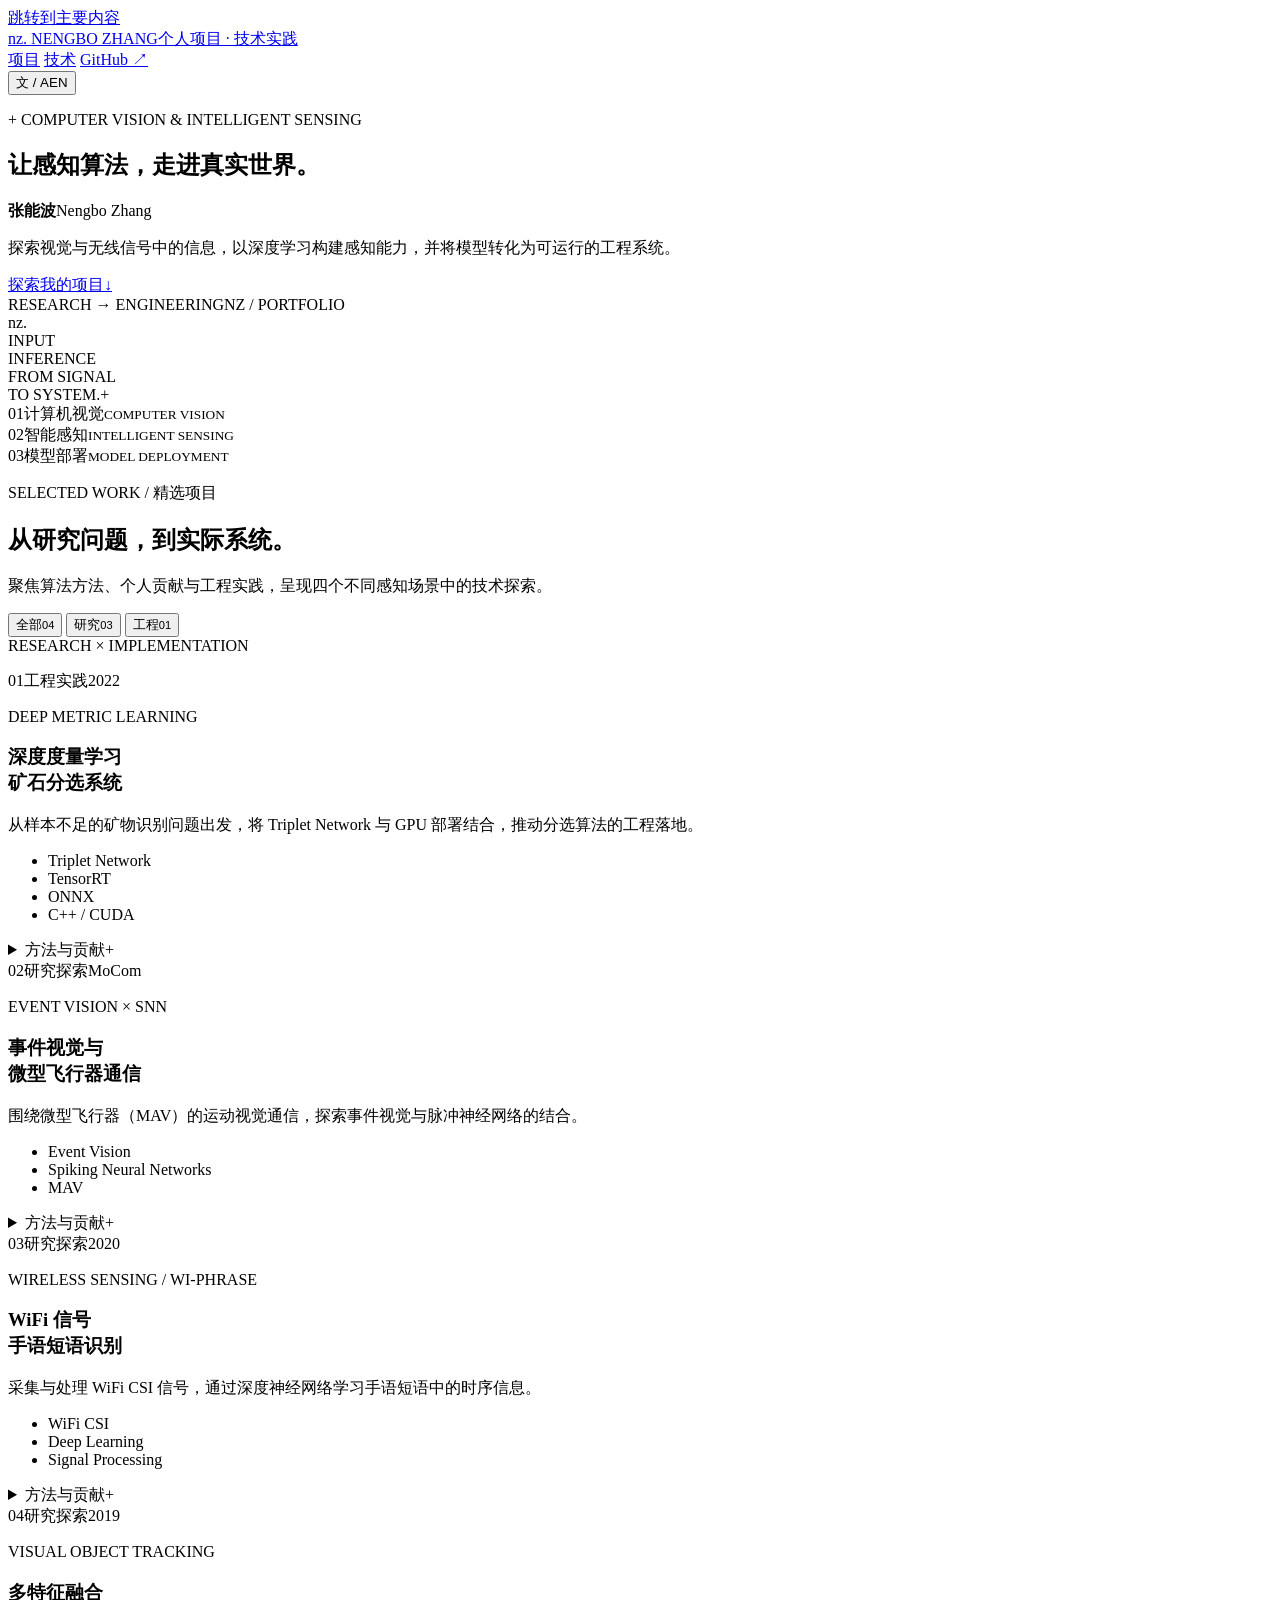
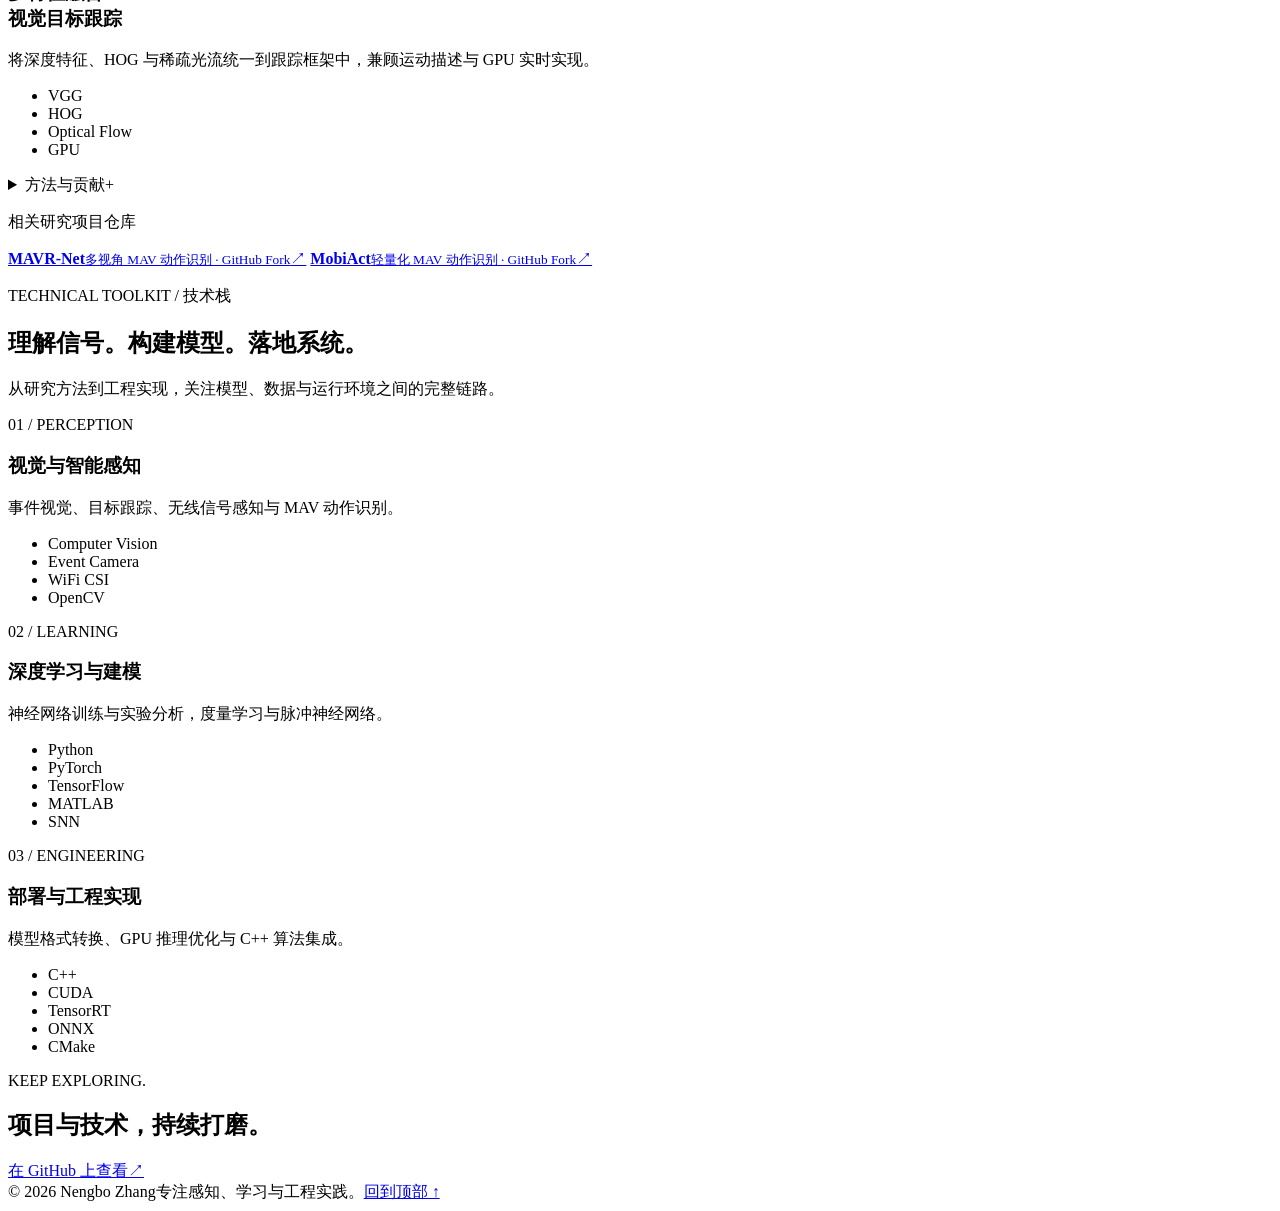
==== index.html @ 0c08d28c "Add bilingual project portfolio page Project and technology content based on the supplied CV. No pri" ====
<!doctype html>
<html lang="zh-CN">
<head>
  <meta charset="utf-8">
  <meta name="viewport" content="width=device-width, initial-scale=1">
  <meta name="theme-color" content="#f7f7f2">
  <meta name="description" content="张能波的个人项目与技术：计算机视觉、智能感知、脉冲神经网络与 GPU 模型部署。">
  <link rel="canonical" href="https://zhangnengbo98.github.io/">
  <meta property="og:type" content="website">
  <meta property="og:url" content="https://zhangnengbo98.github.io/">
  <meta property="og:title" content="张能波 Nengbo Zhang — Projects & Technology">
  <meta property="og:description" content="计算机视觉、智能感知与 GPU 部署：从研究问题到实际系统。">
  <meta property="og:locale" content="zh_CN">
  <title>张能波 Nengbo Zhang — Projects & Technology</title>
  <link rel="stylesheet" href="styles.css">
  <script src="script.js" defer></script>
</head>
<body>
  <a class="skip-link" href="#main" data-i18n="skip">跳转到主要内容</a>
  <header class="site-header">
    <a class="brand" href="#top" aria-label="张能波，返回首页" data-i18n-aria="brandAria">
      <span class="brand-mark" aria-hidden="true">nz.</span>
      <span class="brand-name">NENGBO ZHANG<span data-i18n="brandSubtitle">个人项目 · 技术实践</span></span>
    </a>
    <nav class="main-nav" aria-label="主要导航" data-i18n-aria="navigation">
      <a href="#projects" data-i18n="navProjects">项目</a>
      <a href="#technology" data-i18n="navTechnology">技术</a>
      <a class="nav-github" href="https://github.com/zhangNengbo98" target="_blank" rel="noopener noreferrer">GitHub <span aria-hidden="true">↗</span></a>
    </nav>
    <button class="language-toggle" type="button" aria-label="Switch to English" id="language-toggle"><span aria-hidden="true">文 / A</span><span id="language-label">EN</span></button>
  </header>

  <main id="main">
    <section class="hero section-shell" id="top" aria-labelledby="hero-title">
      <div class="hero-copy">
        <p class="eyebrow"><span class="small-cross" aria-hidden="true">+</span> COMPUTER VISION & INTELLIGENT SENSING</p>
        <h1 id="hero-title"><span data-i18n="heroLine1">让感知算法，</span><span class="hero-title-accent" data-i18n="heroLine2">走进真实世界。</span></h1>
        <p class="hero-name"><strong data-i18n="name">张能波</strong><span>Nengbo Zhang</span></p>
        <p class="hero-description" data-i18n="heroDescription">探索视觉与无线信号中的信息，以深度学习构建感知能力，并将模型转化为可运行的工程系统。</p>
        <a class="button-primary" href="#projects"><span data-i18n="explore">探索我的项目</span><span aria-hidden="true">↓</span></a>
      </div>
      <div class="hero-visual" aria-hidden="true">
        <div class="visual-topline"><span>RESEARCH → ENGINEERING</span><span>NZ / PORTFOLIO</span></div>
        <div class="signal-composition">
          <div class="signal-orbit orbit-one"></div><div class="signal-orbit orbit-two"></div><div class="signal-orbit orbit-three"></div>
          <div class="signal-axis axis-x"></div><div class="signal-axis axis-y"></div>
          <span class="signal-dot dot-one"></span><span class="signal-dot dot-two"></span><span class="signal-dot dot-three"></span>
          <div class="signal-core"><span>nz.</span></div>
          <div class="visual-coordinates coordinate-one">INPUT</div><div class="visual-coordinates coordinate-two">INFERENCE</div>
          <div class="event-cluster"><i></i><i></i><i></i><i></i><i></i><i></i><i></i><i></i><i></i><i></i><i></i><i></i></div>
        </div>
        <div class="visual-bottomline"><span>FROM SIGNAL<br>TO SYSTEM.</span><span class="visual-plus">+</span></div>
      </div>
      <div class="focus-strip">
        <div><span class="strip-index">01</span><span data-i18n="focusVision">计算机视觉</span><small>COMPUTER VISION</small></div>
        <div><span class="strip-index">02</span><span data-i18n="focusSensing">智能感知</span><small>INTELLIGENT SENSING</small></div>
        <div><span class="strip-index">03</span><span data-i18n="focusDeployment">模型部署</span><small>MODEL DEPLOYMENT</small></div>
      </div>
    </section>

    <section class="projects section-shell" id="projects" aria-labelledby="projects-title">
      <div class="section-heading">
        <div><p class="eyebrow" data-i18n="selectedWork">SELECTED WORK / 精选项目</p><h2 id="projects-title" data-i18n="projectsTitle">从研究问题，到实际系统。</h2></div>
        <p class="section-intro" data-i18n="projectsIntro">聚焦算法方法、个人贡献与工程实践，呈现四个不同感知场景中的技术探索。</p>
      </div>
      <div class="project-toolbar">
        <div class="filters" role="group" aria-label="按项目类型筛选" data-i18n-aria="filterAria">
          <button type="button" class="filter active" data-filter="all" aria-pressed="true"><span data-i18n="filterAll">全部</span><small>04</small></button>
          <button type="button" class="filter" data-filter="research" aria-pressed="false"><span data-i18n="filterResearch">研究</span><small>03</small></button>
          <button type="button" class="filter" data-filter="engineering" aria-pressed="false"><span data-i18n="filterEngineering">工程</span><small>01</small></button>
        </div>
        <span class="toolbar-note" data-i18n="workNote">RESEARCH × IMPLEMENTATION</span>
      </div>
      <p class="visually-hidden" id="filter-status" role="status" aria-live="polite"></p>
      <div class="project-grid">
        <article class="project-card project-featured" data-category="engineering">
          <div class="project-meta"><span><span class="project-number">01</span><span data-i18n="engineeringLabel">工程实践</span></span><time>2022</time></div>
          <div class="project-symbol metric-symbol" aria-hidden="true"><i></i><i></i><i></i><span></span></div>
          <p class="project-kicker">DEEP METRIC LEARNING</p>
          <h3 data-i18n="oreTitle">深度度量学习<br>矿石分选系统</h3>
          <p class="project-description" data-i18n="oreDescription">从样本不足的矿物识别问题出发，将 Triplet Network 与 GPU 部署结合，推动分选算法的工程落地。</p>
          <ul class="tags" aria-label="项目技术" data-i18n-aria="projectTags"><li>Triplet Network</li><li>TensorRT</li><li>ONNX</li><li>C++ / CUDA</li></ul>
          <details class="project-details"><summary><span data-i18n="methodContribution">方法与贡献</span><span class="detail-plus" aria-hidden="true">+</span></summary><div class="detail-content"><p data-i18n="oreDetail1">负责分选框架搭建与更新，针对业务需求选择合适的深度学习方法。</p><p data-i18n="oreDetail2">使用 Triplet Network 应对特殊矿物样本不足；进行 PyTorch 模型格式转换、TensorRT 部署及 NVIDIA 硬件优化。</p><p data-i18n="oreDetail3">替换原有 Caffe 模型，维护 GPU 服务器，并持续迭代分选模块。</p></div></details>
        </article>
        <article class="project-card" data-category="research">
          <div class="project-meta"><span><span class="project-number">02</span><span data-i18n="researchLabel">研究探索</span></span><span>MoCom</span></div>
          <div class="project-symbol event-symbol" aria-hidden="true"><i></i><i></i><i></i><i></i><i></i><i></i><i></i><i></i><i></i></div>
          <p class="project-kicker">EVENT VISION × SNN</p>
          <h3 data-i18n="mocomTitle">事件视觉与<br>微型飞行器通信</h3>
          <p class="project-description" data-i18n="mocomDescription">围绕微型飞行器（MAV）的运动视觉通信，探索事件视觉与脉冲神经网络的结合。</p>
          <ul class="tags" aria-label="项目技术" data-i18n-aria="projectTags"><li>Event Vision</li><li>Spiking Neural Networks</li><li>MAV</li></ul>
          <details class="project-details"><summary><span data-i18n="methodContribution">方法与贡献</span><span class="detail-plus" aria-hidden="true">+</span></summary><div class="detail-content"><p data-i18n="mocomDetail1">MoCom 的研究主题为基于运动的微型飞行器间视觉通信。</p><p data-i18n="mocomDetail2">技术路径结合事件视觉与脉冲神经网络，关联研究兴趣包括 MAV 动作识别与事件视觉目标跟踪。</p></div></details>
        </article>
        <article class="project-card" data-category="research">
          <div class="project-meta"><span><span class="project-number">03</span><span data-i18n="researchLabel">研究探索</span></span><time>2020</time></div>
          <div class="project-symbol wifi-symbol" aria-hidden="true"><i></i><i></i><i></i><span></span></div>
          <p class="project-kicker">WIRELESS SENSING / WI-PHRASE</p>
          <h3 data-i18n="wifiTitle">WiFi 信号<br>手语短语识别</h3>
          <p class="project-description" data-i18n="wifiDescription">采集与处理 WiFi CSI 信号，通过深度神经网络学习手语短语中的时序信息。</p>
          <ul class="tags" aria-label="项目技术" data-i18n-aria="projectTags"><li>WiFi CSI</li><li>Deep Learning</li><li>Signal Processing</li></ul>
          <details class="project-details"><summary><span data-i18n="methodContribution">方法与贡献</span><span class="detail-plus" aria-hidden="true">+</span></summary><div class="detail-content"><p data-i18n="wifiDetail1">参与 CSI 数据采集与预处理、神经网络训练调优、实验分析及论文写作。</p><p data-i18n="wifiDetail2">相关成果 Wi-Phrase: Deep Residual-MultiHead Model for WiFi Sign Language Phrase Recognition 发表于 IEEE Internet of Things Journal（2022）。</p></div></details>
        </article>
        <article class="project-card" data-category="research">
          <div class="project-meta"><span><span class="project-number">04</span><span data-i18n="researchLabel">研究探索</span></span><time>2019</time></div>
          <div class="project-symbol tracking-symbol" aria-hidden="true"><i></i><i></i><span></span></div>
          <p class="project-kicker">VISUAL OBJECT TRACKING</p>
          <h3 data-i18n="trackingTitle">多特征融合<br>视觉目标跟踪</h3>
          <p class="project-description" data-i18n="trackingDescription">将深度特征、HOG 与稀疏光流统一到跟踪框架中，兼顾运动描述与 GPU 实时实现。</p>
          <ul class="tags" aria-label="项目技术" data-i18n-aria="projectTags"><li>VGG</li><li>HOG</li><li>Optical Flow</li><li>GPU</li></ul>
          <details class="project-details"><summary><span data-i18n="methodContribution">方法与贡献</span><span class="detail-plus" aria-hidden="true">+</span></summary><div class="detail-content"><p data-i18n="trackingDetail1">引入稀疏光流作为目标特征描述，融合 VGG 网络特征、HOG 特征与运动信息。</p><p data-i18n="trackingDetail2">优化特征组合与 GPU 跟踪实现；相关研究发表于《信号处理》（2019）。</p></div></details>
        </article>
      </div>
      <div class="code-links">
        <p data-i18n="relatedCode">相关研究项目仓库</p>
        <a href="https://github.com/zhangNengbo98/MAVR-Net" target="_blank" rel="noopener noreferrer"><span><strong>MAVR-Net</strong><small data-i18n="mavrNote">多视角 MAV 动作识别 · GitHub Fork</small></span><span aria-hidden="true">↗</span></a>
        <a href="https://github.com/zhangNengbo98/MobiAct" target="_blank" rel="noopener noreferrer"><span><strong>MobiAct</strong><small data-i18n="mobiactNote">轻量化 MAV 动作识别 · GitHub Fork</small></span><span aria-hidden="true">↗</span></a>
      </div>
    </section>

    <section class="technology" id="technology" aria-labelledby="technology-title">
      <div class="section-shell technology-inner">
        <div class="technology-heading"><p class="eyebrow" data-i18n="toolkitLabel">TECHNICAL TOOLKIT / 技术栈</p><h2 id="technology-title"><span data-i18n="techLine1">理解信号。</span><span data-i18n="techLine2">构建模型。</span><span class="muted-title" data-i18n="techLine3">落地系统。</span></h2><p data-i18n="techIntro">从研究方法到工程实现，关注模型、数据与运行环境之间的完整链路。</p></div>
        <div class="skill-rows">
          <div class="skill-row"><span class="skill-index">01 / PERCEPTION</span><h3 data-i18n="skillPerception">视觉与智能感知</h3><p data-i18n="perceptionDescription">事件视觉、目标跟踪、无线信号感知与 MAV 动作识别。</p><ul class="skill-tags"><li>Computer Vision</li><li>Event Camera</li><li>WiFi CSI</li><li>OpenCV</li></ul></div>
          <div class="skill-row"><span class="skill-index">02 / LEARNING</span><h3 data-i18n="skillLearning">深度学习与建模</h3><p data-i18n="learningDescription">神经网络训练与实验分析，度量学习与脉冲神经网络。</p><ul class="skill-tags"><li>Python</li><li>PyTorch</li><li>TensorFlow</li><li>MATLAB</li><li>SNN</li></ul></div>
          <div class="skill-row"><span class="skill-index">03 / ENGINEERING</span><h3 data-i18n="skillEngineering">部署与工程实现</h3><p data-i18n="engineeringDescription">模型格式转换、GPU 推理优化与 C++ 算法集成。</p><ul class="skill-tags"><li>C++</li><li>CUDA</li><li>TensorRT</li><li>ONNX</li><li>CMake</li></ul></div>
        </div>
      </div>
    </section>
  </main>

  <footer class="site-footer section-shell">
    <div class="footer-top"><div><p class="eyebrow">KEEP EXPLORING.</p><h2 data-i18n="footerTitle">项目与技术，持续打磨。</h2></div><a class="footer-github" href="https://github.com/zhangNengbo98" target="_blank" rel="noopener noreferrer"><span data-i18n="visitGithub">在 GitHub 上查看</span><span aria-hidden="true">↗</span></a></div>
    <div class="footer-bottom"><span>© <span id="copyright-year">2026</span> Nengbo Zhang</span><span data-i18n="footerNote">专注感知、学习与工程实践。</span><a href="#top" data-i18n="backToTop">回到顶部 ↑</a></div>
  </footer>
</body>
</html>
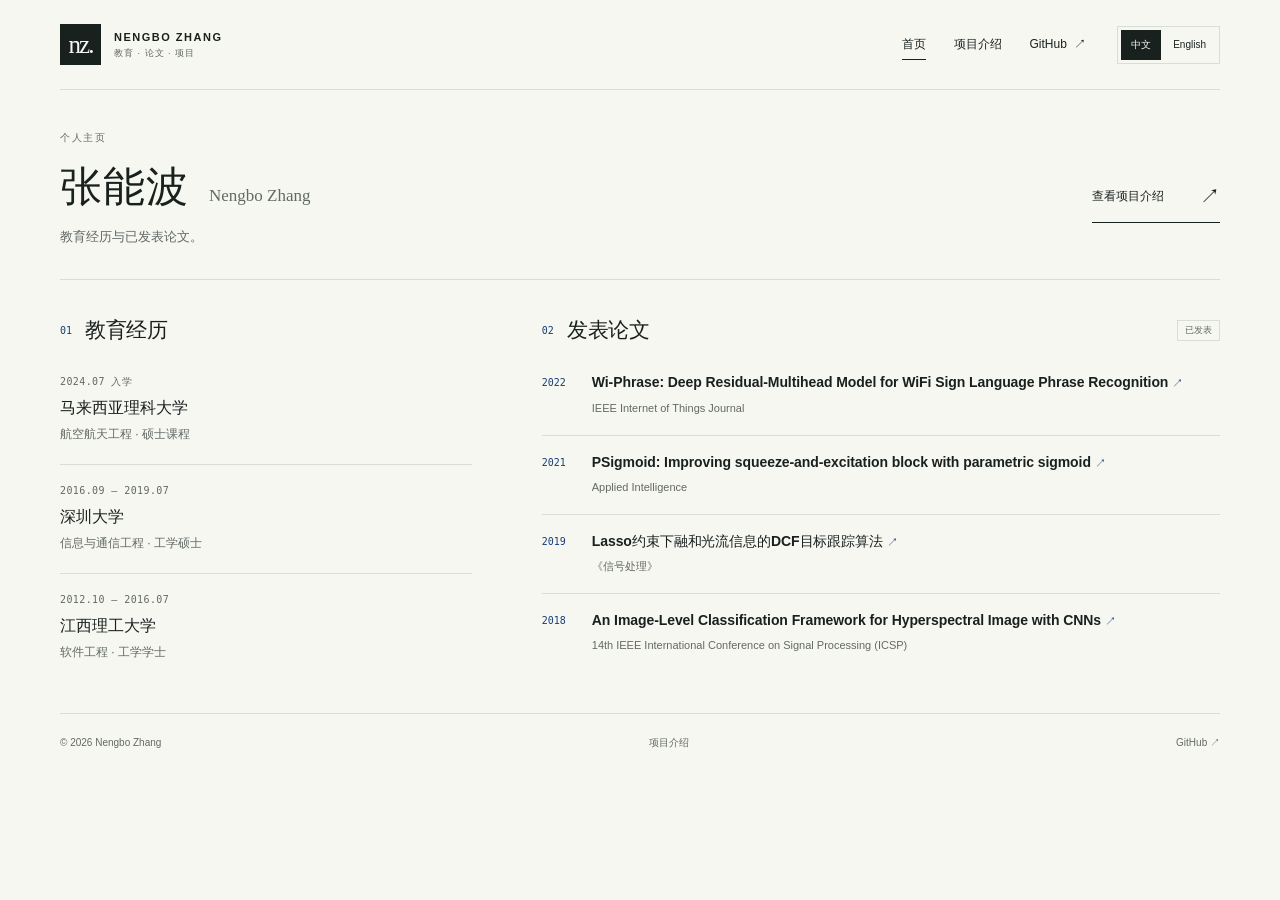
==== commit e6617b11: "Simplify homepage to education and four published papers" ====
--- a/index.html
+++ b/index.html
@@ -4,134 +4,69 @@
   <meta charset="utf-8">
   <meta name="viewport" content="width=device-width, initial-scale=1">
   <meta name="theme-color" content="#f7f7f2">
-  <meta name="description" content="张能波的个人项目与技术：计算机视觉、智能感知、脉冲神经网络与 GPU 模型部署。">
+  <meta name="description" content="张能波的学术主页：教育经历、已发表论文与研究项目。">
   <link rel="canonical" href="https://zhangnengbo98.github.io/">
   <meta property="og:type" content="website">
   <meta property="og:url" content="https://zhangnengbo98.github.io/">
-  <meta property="og:title" content="张能波 Nengbo Zhang — Projects & Technology">
-  <meta property="og:description" content="计算机视觉、智能感知与 GPU 部署：从研究问题到实际系统。">
+  <meta property="og:title" content="张能波 Nengbo Zhang — 学术主页">
+  <meta property="og:description" content="教育经历、已发表论文与研究项目。">
   <meta property="og:locale" content="zh_CN">
-  <title>张能波 Nengbo Zhang — Projects & Technology</title>
+  <title>张能波 Nengbo Zhang — 学术主页</title>
   <link rel="stylesheet" href="styles.css">
   <script src="script.js" defer></script>
 </head>
-<body>
+<body data-page="home">
   <a class="skip-link" href="#main" data-i18n="skip">跳转到主要内容</a>
   <header class="site-header">
-    <a class="brand" href="#top" aria-label="张能波，返回首页" data-i18n-aria="brandAria">
+    <a class="brand" href="index.html" data-page-link aria-label="张能波，返回首页" data-i18n-aria="brandAria">
       <span class="brand-mark" aria-hidden="true">nz.</span>
-      <span class="brand-name">NENGBO ZHANG<span data-i18n="brandSubtitle">个人项目 · 技术实践</span></span>
+      <span class="brand-name">NENGBO ZHANG<span data-i18n="brandSubtitle">教育 · 论文 · 项目</span></span>
     </a>
     <nav class="main-nav" aria-label="主要导航" data-i18n-aria="navigation">
-      <a href="#projects" data-i18n="navProjects">项目</a>
-      <a href="#technology" data-i18n="navTechnology">技术</a>
+      <a href="index.html" data-page-link aria-current="page" data-i18n="navHome">首页</a>
+      <a href="projects.html" data-page-link data-i18n="navProjects">项目介绍</a>
       <a class="nav-github" href="https://github.com/zhangNengbo98" target="_blank" rel="noopener noreferrer">GitHub <span aria-hidden="true">↗</span></a>
     </nav>
-    <button class="language-toggle" type="button" aria-label="Switch to English" id="language-toggle"><span aria-hidden="true">文 / A</span><span id="language-label">EN</span></button>
+    <div class="language-selector" role="group" aria-label="显示语言" data-i18n-aria="languageAria">
+      <button type="button" data-language="zh" aria-pressed="true">中文</button>
+      <button type="button" data-language="en" aria-pressed="false">English</button>
+    </div>
   </header>
 
-  <main id="main">
-    <section class="hero section-shell" id="top" aria-labelledby="hero-title">
-      <div class="hero-copy">
-        <p class="eyebrow"><span class="small-cross" aria-hidden="true">+</span> COMPUTER VISION & INTELLIGENT SENSING</p>
-        <h1 id="hero-title"><span data-i18n="heroLine1">让感知算法，</span><span class="hero-title-accent" data-i18n="heroLine2">走进真实世界。</span></h1>
-        <p class="hero-name"><strong data-i18n="name">张能波</strong><span>Nengbo Zhang</span></p>
-        <p class="hero-description" data-i18n="heroDescription">探索视觉与无线信号中的信息，以深度学习构建感知能力，并将模型转化为可运行的工程系统。</p>
-        <a class="button-primary" href="#projects"><span data-i18n="explore">探索我的项目</span><span aria-hidden="true">↓</span></a>
+  <main id="main" class="home-main section-shell">
+    <section class="profile-intro" id="top" aria-labelledby="profile-title">
+      <div>
+        <p class="eyebrow" data-i18n="homeEyebrow">个人主页</p>
+        <div class="profile-name"><h1 id="profile-title" data-i18n="name">张能波</h1><span class="profile-name-alias" lang="en">Nengbo Zhang</span></div>
+        <p class="profile-description" data-i18n="homeIntro">教育经历与已发表论文。</p>
       </div>
-      <div class="hero-visual" aria-hidden="true">
-        <div class="visual-topline"><span>RESEARCH → ENGINEERING</span><span>NZ / PORTFOLIO</span></div>
-        <div class="signal-composition">
-          <div class="signal-orbit orbit-one"></div><div class="signal-orbit orbit-two"></div><div class="signal-orbit orbit-three"></div>
-          <div class="signal-axis axis-x"></div><div class="signal-axis axis-y"></div>
-          <span class="signal-dot dot-one"></span><span class="signal-dot dot-two"></span><span class="signal-dot dot-three"></span>
-          <div class="signal-core"><span>nz.</span></div>
-          <div class="visual-coordinates coordinate-one">INPUT</div><div class="visual-coordinates coordinate-two">INFERENCE</div>
-          <div class="event-cluster"><i></i><i></i><i></i><i></i><i></i><i></i><i></i><i></i><i></i><i></i><i></i><i></i></div>
-        </div>
-        <div class="visual-bottomline"><span>FROM SIGNAL<br>TO SYSTEM.</span><span class="visual-plus">+</span></div>
-      </div>
-      <div class="focus-strip">
-        <div><span class="strip-index">01</span><span data-i18n="focusVision">计算机视觉</span><small>COMPUTER VISION</small></div>
-        <div><span class="strip-index">02</span><span data-i18n="focusSensing">智能感知</span><small>INTELLIGENT SENSING</small></div>
-        <div><span class="strip-index">03</span><span data-i18n="focusDeployment">模型部署</span><small>MODEL DEPLOYMENT</small></div>
-      </div>
+      <a class="profile-project-link" href="projects.html" data-page-link><span data-i18n="homeProjectLink">查看项目介绍</span><span aria-hidden="true">↗</span></a>
     </section>
 
-    <section class="projects section-shell" id="projects" aria-labelledby="projects-title">
-      <div class="section-heading">
-        <div><p class="eyebrow" data-i18n="selectedWork">SELECTED WORK / 精选项目</p><h2 id="projects-title" data-i18n="projectsTitle">从研究问题，到实际系统。</h2></div>
-        <p class="section-intro" data-i18n="projectsIntro">聚焦算法方法、个人贡献与工程实践，呈现四个不同感知场景中的技术探索。</p>
-      </div>
-      <div class="project-toolbar">
-        <div class="filters" role="group" aria-label="按项目类型筛选" data-i18n-aria="filterAria">
-          <button type="button" class="filter active" data-filter="all" aria-pressed="true"><span data-i18n="filterAll">全部</span><small>04</small></button>
-          <button type="button" class="filter" data-filter="research" aria-pressed="false"><span data-i18n="filterResearch">研究</span><small>03</small></button>
-          <button type="button" class="filter" data-filter="engineering" aria-pressed="false"><span data-i18n="filterEngineering">工程</span><small>01</small></button>
-        </div>
-        <span class="toolbar-note" data-i18n="workNote">RESEARCH × IMPLEMENTATION</span>
-      </div>
-      <p class="visually-hidden" id="filter-status" role="status" aria-live="polite"></p>
-      <div class="project-grid">
-        <article class="project-card project-featured" data-category="engineering">
-          <div class="project-meta"><span><span class="project-number">01</span><span data-i18n="engineeringLabel">工程实践</span></span><time>2022</time></div>
-          <div class="project-symbol metric-symbol" aria-hidden="true"><i></i><i></i><i></i><span></span></div>
-          <p class="project-kicker">DEEP METRIC LEARNING</p>
-          <h3 data-i18n="oreTitle">深度度量学习<br>矿石分选系统</h3>
-          <p class="project-description" data-i18n="oreDescription">从样本不足的矿物识别问题出发，将 Triplet Network 与 GPU 部署结合，推动分选算法的工程落地。</p>
-          <ul class="tags" aria-label="项目技术" data-i18n-aria="projectTags"><li>Triplet Network</li><li>TensorRT</li><li>ONNX</li><li>C++ / CUDA</li></ul>
-          <details class="project-details"><summary><span data-i18n="methodContribution">方法与贡献</span><span class="detail-plus" aria-hidden="true">+</span></summary><div class="detail-content"><p data-i18n="oreDetail1">负责分选框架搭建与更新，针对业务需求选择合适的深度学习方法。</p><p data-i18n="oreDetail2">使用 Triplet Network 应对特殊矿物样本不足；进行 PyTorch 模型格式转换、TensorRT 部署及 NVIDIA 硬件优化。</p><p data-i18n="oreDetail3">替换原有 Caffe 模型，维护 GPU 服务器，并持续迭代分选模块。</p></div></details>
-        </article>
-        <article class="project-card" data-category="research">
-          <div class="project-meta"><span><span class="project-number">02</span><span data-i18n="researchLabel">研究探索</span></span><span>MoCom</span></div>
-          <div class="project-symbol event-symbol" aria-hidden="true"><i></i><i></i><i></i><i></i><i></i><i></i><i></i><i></i><i></i></div>
-          <p class="project-kicker">EVENT VISION × SNN</p>
-          <h3 data-i18n="mocomTitle">事件视觉与<br>微型飞行器通信</h3>
-          <p class="project-description" data-i18n="mocomDescription">围绕微型飞行器（MAV）的运动视觉通信，探索事件视觉与脉冲神经网络的结合。</p>
-          <ul class="tags" aria-label="项目技术" data-i18n-aria="projectTags"><li>Event Vision</li><li>Spiking Neural Networks</li><li>MAV</li></ul>
-          <details class="project-details"><summary><span data-i18n="methodContribution">方法与贡献</span><span class="detail-plus" aria-hidden="true">+</span></summary><div class="detail-content"><p data-i18n="mocomDetail1">MoCom 的研究主题为基于运动的微型飞行器间视觉通信。</p><p data-i18n="mocomDetail2">技术路径结合事件视觉与脉冲神经网络，关联研究兴趣包括 MAV 动作识别与事件视觉目标跟踪。</p></div></details>
-        </article>
-        <article class="project-card" data-category="research">
-          <div class="project-meta"><span><span class="project-number">03</span><span data-i18n="researchLabel">研究探索</span></span><time>2020</time></div>
-          <div class="project-symbol wifi-symbol" aria-hidden="true"><i></i><i></i><i></i><span></span></div>
-          <p class="project-kicker">WIRELESS SENSING / WI-PHRASE</p>
-          <h3 data-i18n="wifiTitle">WiFi 信号<br>手语短语识别</h3>
-          <p class="project-description" data-i18n="wifiDescription">采集与处理 WiFi CSI 信号，通过深度神经网络学习手语短语中的时序信息。</p>
-          <ul class="tags" aria-label="项目技术" data-i18n-aria="projectTags"><li>WiFi CSI</li><li>Deep Learning</li><li>Signal Processing</li></ul>
-          <details class="project-details"><summary><span data-i18n="methodContribution">方法与贡献</span><span class="detail-plus" aria-hidden="true">+</span></summary><div class="detail-content"><p data-i18n="wifiDetail1">参与 CSI 数据采集与预处理、神经网络训练调优、实验分析及论文写作。</p><p data-i18n="wifiDetail2">相关成果 Wi-Phrase: Deep Residual-MultiHead Model for WiFi Sign Language Phrase Recognition 发表于 IEEE Internet of Things Journal（2022）。</p></div></details>
-        </article>
-        <article class="project-card" data-category="research">
-          <div class="project-meta"><span><span class="project-number">04</span><span data-i18n="researchLabel">研究探索</span></span><time>2019</time></div>
-          <div class="project-symbol tracking-symbol" aria-hidden="true"><i></i><i></i><span></span></div>
-          <p class="project-kicker">VISUAL OBJECT TRACKING</p>
-          <h3 data-i18n="trackingTitle">多特征融合<br>视觉目标跟踪</h3>
-          <p class="project-description" data-i18n="trackingDescription">将深度特征、HOG 与稀疏光流统一到跟踪框架中，兼顾运动描述与 GPU 实时实现。</p>
-          <ul class="tags" aria-label="项目技术" data-i18n-aria="projectTags"><li>VGG</li><li>HOG</li><li>Optical Flow</li><li>GPU</li></ul>
-          <details class="project-details"><summary><span data-i18n="methodContribution">方法与贡献</span><span class="detail-plus" aria-hidden="true">+</span></summary><div class="detail-content"><p data-i18n="trackingDetail1">引入稀疏光流作为目标特征描述，融合 VGG 网络特征、HOG 特征与运动信息。</p><p data-i18n="trackingDetail2">优化特征组合与 GPU 跟踪实现；相关研究发表于《信号处理》（2019）。</p></div></details>
-        </article>
-      </div>
-      <div class="code-links">
-        <p data-i18n="relatedCode">相关研究项目仓库</p>
-        <a href="https://github.com/zhangNengbo98/MAVR-Net" target="_blank" rel="noopener noreferrer"><span><strong>MAVR-Net</strong><small data-i18n="mavrNote">多视角 MAV 动作识别 · GitHub Fork</small></span><span aria-hidden="true">↗</span></a>
-        <a href="https://github.com/zhangNengbo98/MobiAct" target="_blank" rel="noopener noreferrer"><span><strong>MobiAct</strong><small data-i18n="mobiactNote">轻量化 MAV 动作识别 · GitHub Fork</small></span><span aria-hidden="true">↗</span></a>
-      </div>
-    </section>
+    <div class="academic-layout">
+      <section class="academic-section education-section" aria-labelledby="education-title">
+        <div class="academic-heading"><span class="section-number" aria-hidden="true">01</span><h2 id="education-title" data-i18n="homeEducation">教育经历</h2></div>
+        <ol class="education-list">
+          <li><p class="education-date" data-i18n="educationUsmDate">2024.07 入学</p><h3 data-i18n="educationUsm">马来西亚理科大学</h3><p class="education-degree" data-i18n="educationUsmDegree">航空航天工程 · 硕士课程</p></li>
+          <li><p class="education-date" data-i18n="educationShenzhenDate">2016.09 — 2019.07</p><h3 data-i18n="educationShenzhen">深圳大学</h3><p class="education-degree" data-i18n="educationShenzhenDegree">信息与通信工程 · 工学硕士</p></li>
+          <li><p class="education-date" data-i18n="educationJiangxiDate">2012.10 — 2016.07</p><h3 data-i18n="educationJiangxi">江西理工大学</h3><p class="education-degree" data-i18n="educationJiangxiDegree">软件工程 · 工学学士</p></li>
+        </ol>
+      </section>
 
-    <section class="technology" id="technology" aria-labelledby="technology-title">
-      <div class="section-shell technology-inner">
-        <div class="technology-heading"><p class="eyebrow" data-i18n="toolkitLabel">TECHNICAL TOOLKIT / 技术栈</p><h2 id="technology-title"><span data-i18n="techLine1">理解信号。</span><span data-i18n="techLine2">构建模型。</span><span class="muted-title" data-i18n="techLine3">落地系统。</span></h2><p data-i18n="techIntro">从研究方法到工程实现，关注模型、数据与运行环境之间的完整链路。</p></div>
-        <div class="skill-rows">
-          <div class="skill-row"><span class="skill-index">01 / PERCEPTION</span><h3 data-i18n="skillPerception">视觉与智能感知</h3><p data-i18n="perceptionDescription">事件视觉、目标跟踪、无线信号感知与 MAV 动作识别。</p><ul class="skill-tags"><li>Computer Vision</li><li>Event Camera</li><li>WiFi CSI</li><li>OpenCV</li></ul></div>
-          <div class="skill-row"><span class="skill-index">02 / LEARNING</span><h3 data-i18n="skillLearning">深度学习与建模</h3><p data-i18n="learningDescription">神经网络训练与实验分析，度量学习与脉冲神经网络。</p><ul class="skill-tags"><li>Python</li><li>PyTorch</li><li>TensorFlow</li><li>MATLAB</li><li>SNN</li></ul></div>
-          <div class="skill-row"><span class="skill-index">03 / ENGINEERING</span><h3 data-i18n="skillEngineering">部署与工程实现</h3><p data-i18n="engineeringDescription">模型格式转换、GPU 推理优化与 C++ 算法集成。</p><ul class="skill-tags"><li>C++</li><li>CUDA</li><li>TensorRT</li><li>ONNX</li><li>CMake</li></ul></div>
-        </div>
-      </div>
-    </section>
+      <section class="academic-section publications-section" aria-labelledby="publications-title">
+        <div class="academic-heading"><span class="section-number" aria-hidden="true">02</span><h2 id="publications-title" data-i18n="homePublications">发表论文</h2><span class="publication-label" data-i18n="pubLabel">已发表</span></div>
+        <ol class="publication-list">
+          <li><span class="publication-year">2022</span><div><h3 lang="en"><a href="https://doi.org/10.1109/JIOT.2022.3164243" target="_blank" rel="noopener noreferrer">Wi-Phrase: Deep Residual-Multihead Model for WiFi Sign Language Phrase Recognition <span class="paper-arrow" aria-hidden="true">↗</span></a></h3><p class="publication-venue" lang="en">IEEE Internet of Things Journal</p></div></li>
+          <li><span class="publication-year">2021</span><div><h3 lang="en"><a href="https://doi.org/10.1007/s10489-021-02247-z" target="_blank" rel="noopener noreferrer">PSigmoid: Improving squeeze-and-excitation block with parametric sigmoid <span class="paper-arrow" aria-hidden="true">↗</span></a></h3><p class="publication-venue" lang="en">Applied Intelligence</p></div></li>
+          <li><span class="publication-year">2019</span><div><h3><a href="https://doi.org/10.16798/j.issn.1003-0530.2019.05.024" target="_blank" rel="noopener noreferrer"><span data-i18n="pubTrackingTitle">Lasso约束下融和光流信息的DCF目标跟踪算法</span> <span class="paper-arrow" aria-hidden="true">↗</span></a></h3><p class="publication-venue" data-i18n="pubTrackingVenue">信号处理（Journal of Signal Processing）</p></div></li>
+          <li><span class="publication-year">2018</span><div><h3 lang="en"><a href="https://doi.org/10.1109/ICSP.2018.8652468" target="_blank" rel="noopener noreferrer">An Image-Level Classification Framework for Hyperspectral Image with CNNs <span class="paper-arrow" aria-hidden="true">↗</span></a></h3><p class="publication-venue" lang="en">14th IEEE International Conference on Signal Processing (ICSP)</p></div></li>
+        </ol>
+      </section>
+    </div>
   </main>
 
-  <footer class="site-footer section-shell">
-    <div class="footer-top"><div><p class="eyebrow">KEEP EXPLORING.</p><h2 data-i18n="footerTitle">项目与技术，持续打磨。</h2></div><a class="footer-github" href="https://github.com/zhangNengbo98" target="_blank" rel="noopener noreferrer"><span data-i18n="visitGithub">在 GitHub 上查看</span><span aria-hidden="true">↗</span></a></div>
-    <div class="footer-bottom"><span>© <span id="copyright-year">2026</span> Nengbo Zhang</span><span data-i18n="footerNote">专注感知、学习与工程实践。</span><a href="#top" data-i18n="backToTop">回到顶部 ↑</a></div>
+  <footer class="site-footer compact-footer section-shell">
+    <div class="footer-bottom"><span>© <span id="copyright-year">2026</span> Nengbo Zhang</span><a href="projects.html" data-page-link data-i18n="navProjects">项目介绍</a><a href="https://github.com/zhangNengbo98" target="_blank" rel="noopener noreferrer">GitHub ↗</a></div>
   </footer>
 </body>
 </html>
--- a/styles.css
+++ b/styles.css
@@ -0,0 +1,143 @@
+:root{--paper:#f7f7f2;--white:#fff;--ink:#19211f;--muted:#626965;--line:#d8ddd5;--accent:#173d74;--light-blue:#e8eef6;--radius:3px;--page-width:1160px;font-family:"Segoe UI","Microsoft YaHei","PingFang SC",Arial,sans-serif;color:var(--ink);background:var(--paper);font-synthesis:none}
+*{box-sizing:border-box}
+html{scroll-behavior:smooth;scroll-padding-top:30px}
+body{margin:0}
+a{color:inherit;text-decoration:none}
+button{font:inherit;color:inherit;cursor:pointer}
+button,a,summary{-webkit-tap-highlight-color:transparent}
+button:focus-visible,a:focus-visible,summary:focus-visible{outline:3px solid #386dc0;outline-offset:5px}
+h1,h2,h3,p{margin:0}
+ul,ol{padding:0;margin:0;list-style:none}
+[hidden]{display:none!important}
+::selection{background:#d3e1f4}
+.section-shell{width:min(var(--page-width),calc(100% - 96px));margin-inline:auto}
+.eyebrow{font-size:10px;line-height:1.6;font-weight:650;letter-spacing:1.7px}
+.visually-hidden{position:absolute;width:1px;height:1px;padding:0;overflow:hidden;clip:rect(0,0,0,0);white-space:nowrap;border:0}
+.skip-link{position:fixed;top:-100px;left:20px;padding:15px;background:var(--accent);color:white;z-index:100}
+.skip-link:focus{top:20px}
+.site-header{min-height:90px;width:min(var(--page-width),calc(100% - 96px));margin:auto;display:flex;align-items:center;gap:31px;border-bottom:1px solid var(--line)}
+.brand{display:flex;align-items:center;gap:13px;margin-right:auto}
+.brand-mark{display:grid;place-items:center;width:41px;height:41px;background:var(--ink);color:var(--paper);font-size:25px;letter-spacing:-2px;font-family:Georgia,serif}
+.brand-name{font-size:11px;font-weight:700;letter-spacing:1.5px;line-height:1.7}
+.brand-name>span{display:block;font-size:9px;font-weight:400;letter-spacing:1px;color:var(--muted)}
+.main-nav{display:flex;align-items:center;gap:28px;font-size:12px}
+.main-nav>a{padding:10px 0;position:relative;white-space:nowrap}
+.main-nav>a:after{content:"";position:absolute;bottom:3px;left:0;right:0;height:1px;background:var(--ink);transform:scaleX(0);transform-origin:left;transition:transform .2s}
+.main-nav>a:hover:after,.main-nav>a[aria-current="page"]:after{transform:scaleX(1)}
+.main-nav>a[aria-current="page"]{font-weight:650}
+.nav-github>span{margin-left:4px}
+.language-selector{display:flex;gap:2px;border:1px solid var(--line);padding:3px;flex-shrink:0}
+.language-selector button{border:0;background:transparent;padding:7px 10px;font-size:10px;line-height:1.2;min-height:30px}
+.language-selector button[aria-pressed="true"]{background:var(--ink);color:var(--paper)}
+.language-selector button[aria-pressed="false"]:hover{background:#e7eae3}
+.profile-intro{display:flex;align-items:center;justify-content:space-between;gap:25px;padding:40px 0 31px;border-bottom:1px solid var(--line)}
+.profile-intro .eyebrow{color:var(--muted)}
+.profile-name{display:flex;align-items:baseline;gap:20px;margin-top:13px}
+.profile-name h1{font-size:42px;font-weight:500;line-height:1.35;letter-spacing:1px}
+.profile-name-alias{font-size:17px;color:var(--muted);font-family:Georgia,"Times New Roman",serif}
+.profile-description{font-size:13px;color:var(--muted);line-height:1.75;margin-top:10px}
+.profile-project-link{display:flex;align-items:center;gap:36px;font-size:12px;border-bottom:1px solid var(--ink);padding:12px 0;margin-top:16px}
+.profile-project-link>span:last-child{font-size:20px}
+.profile-project-link:hover{color:var(--accent);border-color:var(--accent)}
+.academic-layout{display:grid;grid-template-columns:.85fr 1.4fr;gap:70px;padding:33px 0 31px}
+.academic-heading{display:flex;gap:13px;align-items:center;min-height:34px;margin-bottom:9px}
+.section-number{color:var(--accent);font:10px Consolas,monospace}
+.academic-heading h2{font-size:21px;font-weight:550;letter-spacing:-.3px;line-height:1.45}
+.publication-label{font-size:9px;color:var(--muted);border:1px solid var(--line);padding:3px 7px;margin-left:auto;white-space:nowrap}
+.education-list>li{padding:18px 0 19px;border-bottom:1px solid var(--line)}
+.education-list>li:last-child{border-bottom:0}
+.education-date{font:10px Consolas,"Microsoft YaHei",monospace;color:var(--muted);letter-spacing:.4px;line-height:1.6}
+.education-list h3{font-size:16px;font-weight:600;line-height:1.55;margin-top:6px}
+.education-degree{font-size:12px;color:var(--muted);line-height:1.75;margin-top:3px}
+.publication-list>li{display:grid;grid-template-columns:35px 1fr;gap:15px;padding:15px 0 17px;border-bottom:1px solid var(--line)}
+.publication-list>li:last-child{border-bottom:0}
+.publication-year{font:10px Consolas,monospace;color:var(--accent);padding-top:4px;line-height:1.55}
+.publication-list h3{font-size:14px;font-weight:550;line-height:1.6;letter-spacing:-.08px;overflow-wrap:anywhere}
+.publication-list h3 a:hover{text-decoration:underline;text-underline-offset:3px;color:var(--accent)}
+.paper-arrow{font-size:11px;color:var(--accent);white-space:nowrap}
+.publication-venue{font-size:11px;color:var(--muted);line-height:1.7;margin-top:5px}
+.projects{padding-top:43px;padding-bottom:58px}
+.section-heading{display:flex;align-items:end;justify-content:space-between;gap:40px}
+.section-heading h1{font-size:33px;font-weight:500;letter-spacing:-.8px;line-height:1.5;margin-top:11px}
+.section-intro{max-width:355px;color:var(--muted);font-size:12px;line-height:1.9}
+.project-toolbar{display:flex;justify-content:space-between;align-items:center;margin-top:28px;margin-bottom:22px}
+.filters{display:flex;gap:8px}
+.filter{border:1px solid transparent;background:transparent;padding:8px 14px;display:flex;gap:14px;align-items:center;font-size:12px;border-radius:var(--radius)}
+.filter small{font:9px Consolas,monospace;color:var(--muted)}
+.filter.active{border-color:var(--ink);background:var(--ink);color:var(--paper)}
+.filter.active small{color:#a9b6ac}
+.filter:not(.active):hover{border-color:var(--line)}
+.toolbar-note{font:9px Consolas,monospace;letter-spacing:1.1px;color:var(--muted)}
+.project-grid{display:grid;grid-template-columns:1fr 1fr;gap:20px}
+.project-card{border:1px solid var(--line);background:#fcfcf9;padding:27px 30px 0;position:relative;overflow:hidden}
+.project-featured{background:var(--light-blue);border-color:#d0dbe7}
+.project-meta{display:flex;justify-content:space-between;align-items:center;color:var(--muted);font-size:10px;letter-spacing:.7px}
+.project-meta>span:first-child{display:flex;gap:14px;align-items:center}
+.project-number{font:10px Consolas,monospace;color:var(--ink)}
+.project-kicker{font:10px Consolas,monospace;letter-spacing:1.1px;margin-top:35px;color:var(--accent);padding-right:70px;line-height:1.7}
+.project-card h3{font-size:27px;line-height:1.45;font-weight:500;letter-spacing:-.75px;margin-top:10px;max-width:calc(100% - 58px)}
+.project-description{font-size:12px;line-height:1.9;max-width:440px;color:var(--muted);margin-top:17px}
+.tags{display:flex;flex-wrap:wrap;gap:7px;margin-top:23px;min-height:35px;align-content:start}
+.tags li{font:9px Consolas,monospace;border:1px solid #d9ddd6;padding:5px 8px;color:#526059;border-radius:2px}
+.project-featured .tags li{border-color:#c6d2df;color:#3f5874}
+.project-details{margin-top:18px;border-top:1px solid var(--line)}
+.project-featured .project-details{border-color:#ccd8e6}
+.project-details summary{list-style:none;display:flex;justify-content:space-between;align-items:center;padding:17px 0;font-size:11px;font-weight:500;cursor:pointer}
+.project-details summary::-webkit-details-marker{display:none}
+.detail-plus{font-size:20px;line-height:1;font-weight:300;transition:transform .2s}
+.project-details[open] .detail-plus{transform:rotate(45deg)}
+.detail-content{padding-bottom:23px;max-width:460px}
+.detail-content p{font-size:12px;line-height:1.9;color:var(--muted)}
+.detail-content p+p{margin-top:10px}
+.project-symbol{position:absolute;right:30px;top:76px;width:64px;height:64px;opacity:.8}
+.metric-symbol i{position:absolute;width:14px;height:14px;background:var(--accent);border-radius:50%;top:5px;left:25px}
+.metric-symbol i:nth-child(2){left:3px;top:43px;background:transparent;border:1px solid var(--accent)}
+.metric-symbol i:nth-child(3){left:47px;top:43px;background:transparent;border:1px solid var(--accent)}
+.metric-symbol span{position:absolute;width:40px;height:34px;left:12px;top:15px;border-left:1px solid #9bacc2;border-right:1px solid #9bacc2;border-bottom:1px solid #9bacc2;transform:skewY(-8deg);z-index:-1}
+.event-symbol{display:grid;grid-template-columns:repeat(3,1fr);gap:7px;transform:rotate(-9deg)}
+.event-symbol i{background:var(--accent);width:7px;height:7px;border-radius:1px;align-self:center;justify-self:center}
+.event-symbol i:nth-child(2n){background:#acb9aa;width:4px;height:4px}
+.event-symbol i:nth-child(3){opacity:.35}
+.wifi-symbol i{position:absolute;border:1px solid var(--accent);border-left-color:transparent;border-bottom-color:transparent;border-radius:50%;width:62px;height:62px;transform:rotate(-45deg);left:1px;top:0}
+.wifi-symbol i:nth-child(2){width:42px;height:42px;left:11px;top:10px}
+.wifi-symbol i:nth-child(3){width:22px;height:22px;left:21px;top:20px}
+.wifi-symbol span{width:5px;height:5px;background:var(--accent);position:absolute;left:29px;top:43px;border-radius:50%}
+.tracking-symbol i{position:absolute;width:36px;height:36px;border:1px solid #a8b3a6;left:0;top:19px}
+.tracking-symbol i:nth-child(2){border-color:var(--accent);left:24px;top:0}
+.tracking-symbol span{position:absolute;width:30px;height:1px;background:var(--accent);left:12px;top:34px;transform:rotate(-35deg)}
+.code-links{display:grid;grid-template-columns:.7fr 1fr 1fr;gap:35px;align-items:center;margin-top:32px;border-top:1px solid var(--line);padding-top:24px}
+.code-links>p{font-size:11px;font-weight:600}
+.code-links>a{display:flex;align-items:center;justify-content:space-between;padding:8px 0}
+.code-links strong{font-size:13px;font-weight:550}
+.code-links small{display:block;font-size:10px;line-height:1.6;color:var(--muted);margin-top:5px}
+.code-links>a:hover strong{text-decoration:underline;text-underline-offset:4px}
+.code-links>a>span:last-child{font-size:20px}
+.technology{background:#eaece5;border-top:1px solid var(--line);border-bottom:1px solid var(--line)}
+.technology-inner{display:grid;grid-template-columns:1fr 1.12fr;gap:95px;padding-top:58px;padding-bottom:56px}
+.technology-heading h2{font-size:37px;line-height:1.45;font-weight:500;letter-spacing:-1.4px;margin-top:25px}
+.technology-heading h2 span{display:block}
+.muted-title{color:#7f8a7d}
+.technology-heading>p:last-child{margin-top:22px;font-size:12px;line-height:1.9;color:var(--muted);max-width:280px}
+.skill-row{padding:0 0 25px}
+.skill-row+.skill-row{padding-top:24px;border-top:1px solid #cbd1c7}
+.skill-row:last-child{padding-bottom:0}
+.skill-index{font:9px Consolas,monospace;letter-spacing:1.1px;color:var(--muted)}
+.skill-row h3{font-size:18px;font-weight:500;line-height:1.4;margin-top:10px}
+.skill-row p{font-size:11px;color:var(--muted);line-height:1.8;margin-top:8px}
+.skill-tags{display:flex;flex-wrap:wrap;gap:9px 17px;font:11px Consolas,monospace;margin-top:16px}
+.skill-tags li{border-bottom:1px solid #c5ccc0;padding-bottom:4px}
+.site-footer{padding-top:30px}
+.footer-bottom{display:flex;justify-content:space-between;align-items:center;gap:20px;border-top:1px solid var(--line);padding:22px 0 26px;font-size:10px;color:var(--muted)}
+.footer-bottom>a:hover{color:var(--ink)}
+body[data-page="home"] .site-footer{padding-top:0}
+html[lang="en"] .profile-name h1{letter-spacing:-1px;font-size:41px}
+html[lang="en"] .profile-name-alias{display:none}
+html[lang="en"] .project-card h3{font-size:26px;line-height:1.34}
+html[lang="en"] .academic-layout{grid-template-columns:.9fr 1.4fr;gap:55px}
+html[lang="en"] .education-list h3{font-size:15px}
+@media(max-width:1050px){.section-shell,.site-header{width:calc(100% - 64px)}.site-header{gap:23px}.main-nav{gap:20px}.brand-name{font-size:10px;letter-spacing:1px}.brand-name>span{font-size:8px}.academic-layout{grid-template-columns:.9fr 1.4fr;gap:40px}.education-list h3{font-size:15px}.publication-list h3{font-size:13px}.technology-inner{gap:55px}.project-card{padding-inline:24px}.project-symbol{right:23px}.project-card h3{font-size:25px}.code-links{gap:25px}html[lang="en"] .academic-layout{gap:35px}html[lang="en"] .project-card h3{font-size:24px}}
+@media(max-width:800px){.site-header{gap:16px;min-height:82px}.brand-name{display:none}.main-nav{gap:21px}.language-selector button{padding:7px 9px}.academic-layout,html[lang="en"] .academic-layout{grid-template-columns:1fr;gap:25px}.profile-intro{padding-top:32px}.academic-layout{padding-top:26px}.education-list>li{display:grid;grid-template-columns:145px 1fr;gap:0 20px;padding:17px 0}.education-date{grid-row:1/3;padding-top:3px}.education-list h3{margin:0;font-size:16px}.education-degree{margin-top:2px}.publication-list h3{font-size:14px}.section-heading{display:block}.section-heading h1{font-size:30px}.section-intro{max-width:500px;margin-top:12px}.project-toolbar{margin-top:25px}.toolbar-note{font-size:8px}.project-grid{gap:15px}.project-card{padding:23px 21px 0}.project-symbol{right:22px;top:77px;transform:scale(.8);transform-origin:top right}.event-symbol{transform:rotate(-9deg) scale(.8)}.project-card h3{font-size:23px;max-width:calc(100% - 25px)}.project-kicker{font-size:8px;letter-spacing:.7px;max-width:calc(100% - 35px);padding-right:0}.project-description{font-size:11px}.tags{gap:5px}.tags li{font-size:8px;padding:4px 5px}.project-meta{font-size:9px}.code-links{grid-template-columns:1fr 1fr;gap:10px 25px}.code-links>p{grid-column:1/-1;margin-bottom:8px}.technology-inner{grid-template-columns:.9fr 1.1fr;gap:40px;padding-block:45px}.technology-heading h2{font-size:31px}.skill-row h3{font-size:16px}.skill-tags{font-size:10px;gap:8px 12px}html[lang="en"] .project-card h3{font-size:22px}}
+@media(max-width:560px){.section-shell,.site-header{width:calc(100% - 40px)}.site-header{display:grid;grid-template-columns:1fr auto;gap:12px 15px;padding:15px 0 10px}.brand{gap:10px}.brand-mark{width:33px;height:33px;font-size:22px}.brand-name{display:block;font-size:9px;letter-spacing:1px}.brand-name>span{font-size:8px;letter-spacing:.2px}.main-nav{grid-column:1/-1;grid-row:2;justify-content:flex-start;gap:25px;font-size:11px}.main-nav .nav-github{margin-left:auto}.main-nav>a{padding:6px 0}.language-selector{grid-column:2;grid-row:1}.language-selector button{padding:6px 8px;min-height:29px;font-size:9px}.profile-intro{display:block;padding:28px 0 26px}.profile-name{margin-top:10px;gap:14px}.profile-name h1{font-size:33px}.profile-name-alias{font-size:14px}.profile-description{font-size:12px;margin-top:7px}.profile-project-link{display:inline-flex;gap:25px;font-size:11px;margin-top:10px;padding:7px 0}.profile-project-link>span:last-child{font-size:17px}.academic-layout{gap:20px;padding-block:24px}.academic-heading{gap:10px;margin-bottom:5px}.academic-heading h2{font-size:20px}.education-list>li{display:block;padding:15px 0}.education-list h3{margin-top:5px;font-size:15px}.education-date{font-size:9px;padding-top:0}.education-degree{font-size:11px}.publication-list>li{grid-template-columns:29px 1fr;gap:12px;padding:15px 0}.publication-year{font-size:9px}.publication-list h3{font-size:13px;line-height:1.65}.publication-venue{font-size:10px}.publication-label{font-size:8px}.projects{padding-top:29px;padding-bottom:35px}.section-heading h1{font-size:28px;margin-top:10px}.eyebrow{font-size:9px}.section-intro{font-size:11px;line-height:1.85;margin-top:11px}.toolbar-note{display:none}.project-toolbar{margin-top:22px;margin-bottom:18px}.filter{font-size:11px;gap:12px;padding:7px 11px}.project-grid{grid-template-columns:1fr;gap:16px}.project-card{padding:24px 24px 0}.project-symbol{top:72px;right:29px;transform:scale(.9)}.event-symbol{transform:rotate(-9deg) scale(.9)}.project-card h3{font-size:27px;max-width:calc(100% - 45px)}.project-kicker{font-size:9px;margin-top:30px;max-width:calc(100% - 60px)}.project-description{font-size:12px}.project-meta{font-size:10px}.tags{margin-top:19px;gap:6px}.tags li{font-size:9px;padding:5px 7px}.project-details{margin-top:12px}.code-links{grid-template-columns:1fr;padding-top:22px;gap:8px;margin-top:26px}.code-links>p{margin-bottom:8px}.code-links>a{padding:11px 0}.code-links>a+a{border-top:1px solid var(--line)}.technology-inner{grid-template-columns:1fr;gap:30px;padding-block:35px}.technology-heading h2{font-size:32px;line-height:1.34;margin-top:18px}.technology-heading>p:last-child{max-width:340px;margin-top:18px}.skill-row h3{font-size:18px}.skill-row p{font-size:12px}.skill-tags{font-size:11px}.site-footer{padding-top:22px}.footer-bottom{font-size:9px;gap:10px;padding:18px 0 22px}html[lang="en"] .profile-name h1{font-size:34px}html[lang="en"] .project-card h3{font-size:26px}html[lang="en"] .education-list h3{font-size:15px}}
+@media(max-width:360px){.brand-name{display:none}.main-nav{gap:18px}.profile-name{flex-wrap:wrap;gap:0 15px}.project-card{padding-inline:20px}.project-kicker{font-size:8px}.project-card h3{font-size:25px}}
+@media(prefers-reduced-motion:reduce){html{scroll-behavior:auto}*{transition:none!important;animation:none!important}}
+@media print{.language-selector,.filters,.project-symbol,.main-nav,.profile-project-link,.skip-link{display:none}.section-shell,.site-header{width:100%}.site-header{min-height:60px}.profile-intro{padding-top:20px}.academic-layout{gap:35px}.project-card{break-inside:avoid}.projects{padding-block:25px}.technology-inner{padding-block:25px}.project-details[open] .detail-content{display:block}.site-footer{padding-top:20px}a{color:inherit}}
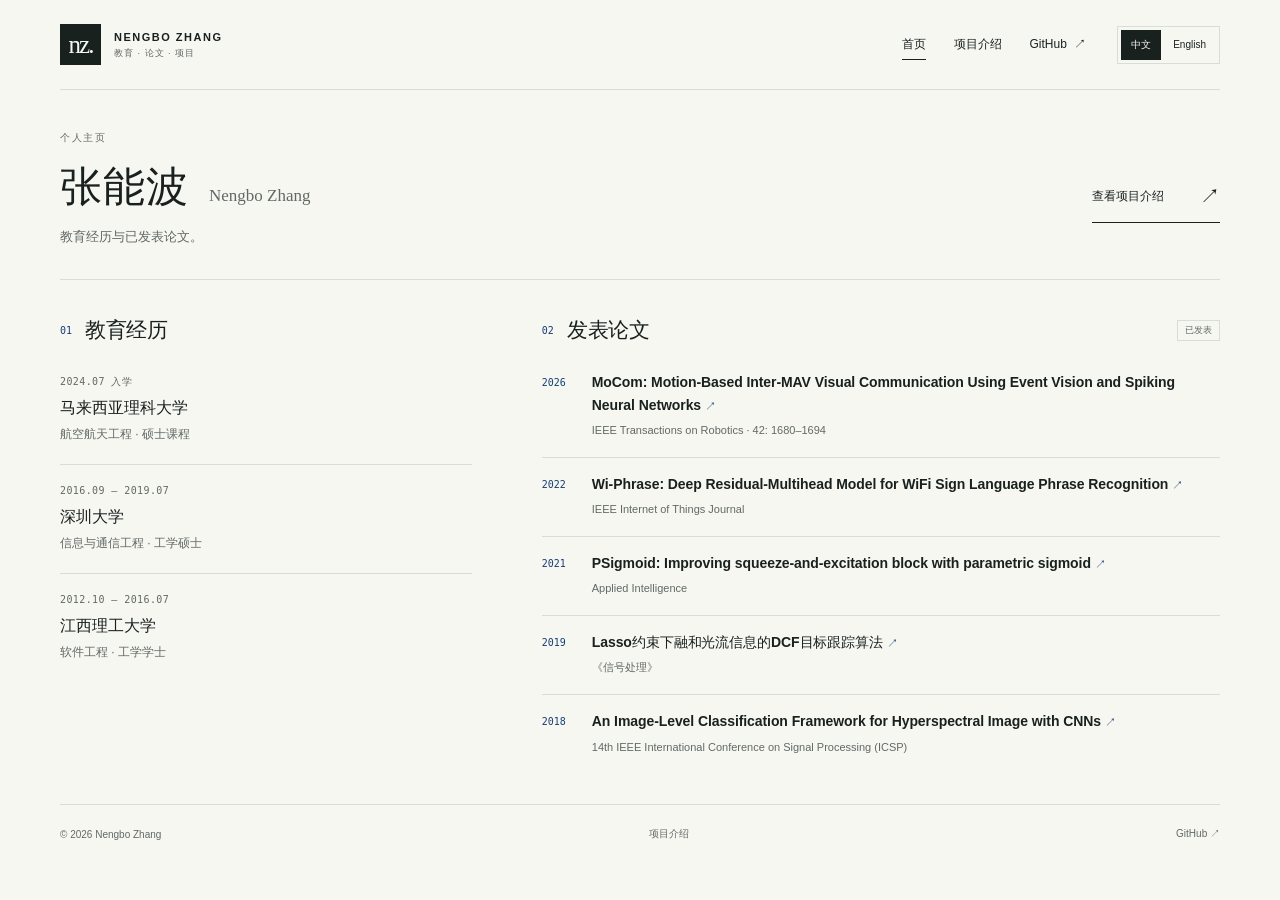
==== commit 71d4ee58: "Add MoCom as the latest published paper on the homepage" ====
--- a/index.html
+++ b/index.html
@@ -56,6 +56,7 @@
       <section class="academic-section publications-section" aria-labelledby="publications-title">
         <div class="academic-heading"><span class="section-number" aria-hidden="true">02</span><h2 id="publications-title" data-i18n="homePublications">发表论文</h2><span class="publication-label" data-i18n="pubLabel">已发表</span></div>
         <ol class="publication-list">
+          <li><span class="publication-year">2026</span><div><h3 lang="en"><a href="https://doi.org/10.1109/TRO.2026.3677077" target="_blank" rel="noopener noreferrer">MoCom: Motion-Based Inter-MAV Visual Communication Using Event Vision and Spiking Neural Networks <span class="paper-arrow" aria-hidden="true">↗</span></a></h3><p class="publication-venue" lang="en">IEEE Transactions on Robotics · 42: 1680–1694</p></div></li>
           <li><span class="publication-year">2022</span><div><h3 lang="en"><a href="https://doi.org/10.1109/JIOT.2022.3164243" target="_blank" rel="noopener noreferrer">Wi-Phrase: Deep Residual-Multihead Model for WiFi Sign Language Phrase Recognition <span class="paper-arrow" aria-hidden="true">↗</span></a></h3><p class="publication-venue" lang="en">IEEE Internet of Things Journal</p></div></li>
           <li><span class="publication-year">2021</span><div><h3 lang="en"><a href="https://doi.org/10.1007/s10489-021-02247-z" target="_blank" rel="noopener noreferrer">PSigmoid: Improving squeeze-and-excitation block with parametric sigmoid <span class="paper-arrow" aria-hidden="true">↗</span></a></h3><p class="publication-venue" lang="en">Applied Intelligence</p></div></li>
           <li><span class="publication-year">2019</span><div><h3><a href="https://doi.org/10.16798/j.issn.1003-0530.2019.05.024" target="_blank" rel="noopener noreferrer"><span data-i18n="pubTrackingTitle">Lasso约束下融和光流信息的DCF目标跟踪算法</span> <span class="paper-arrow" aria-hidden="true">↗</span></a></h3><p class="publication-venue" data-i18n="pubTrackingVenue">信号处理（Journal of Signal Processing）</p></div></li>
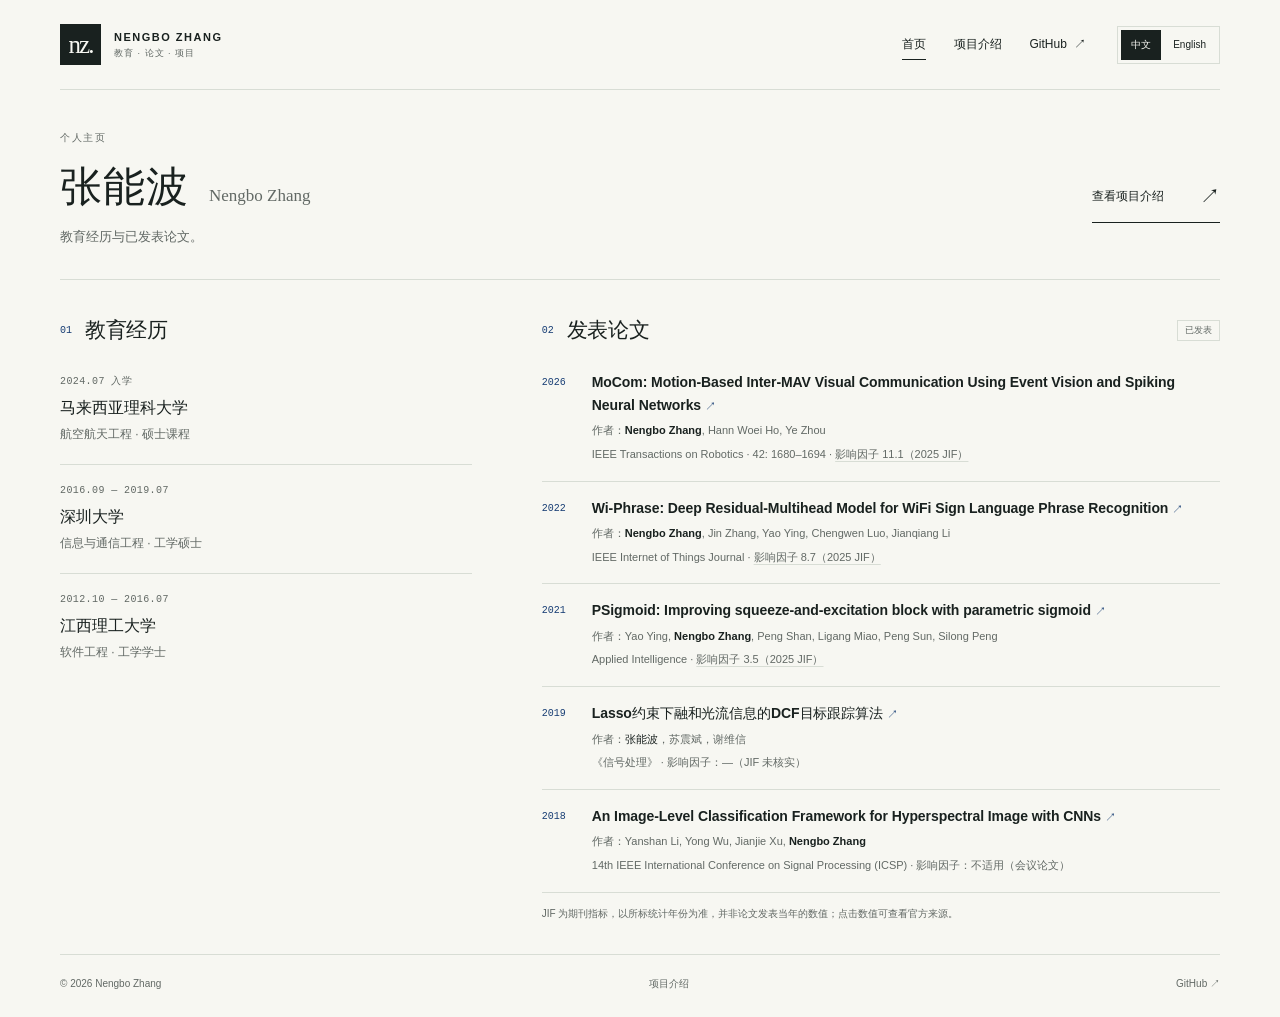
==== commit d70fda76: "Show full authors and year-labeled JIF after every publication" ====
--- a/index.html
+++ b/index.html
@@ -56,12 +56,33 @@
       <section class="academic-section publications-section" aria-labelledby="publications-title">
         <div class="academic-heading"><span class="section-number" aria-hidden="true">02</span><h2 id="publications-title" data-i18n="homePublications">发表论文</h2><span class="publication-label" data-i18n="pubLabel">已发表</span></div>
         <ol class="publication-list">
-          <li><span class="publication-year">2026</span><div><h3 lang="en"><a href="https://doi.org/10.1109/TRO.2026.3677077" target="_blank" rel="noopener noreferrer">MoCom: Motion-Based Inter-MAV Visual Communication Using Event Vision and Spiking Neural Networks <span class="paper-arrow" aria-hidden="true">↗</span></a></h3><p class="publication-venue" lang="en">IEEE Transactions on Robotics · 42: 1680–1694</p></div></li>
-          <li><span class="publication-year">2022</span><div><h3 lang="en"><a href="https://doi.org/10.1109/JIOT.2022.3164243" target="_blank" rel="noopener noreferrer">Wi-Phrase: Deep Residual-Multihead Model for WiFi Sign Language Phrase Recognition <span class="paper-arrow" aria-hidden="true">↗</span></a></h3><p class="publication-venue" lang="en">IEEE Internet of Things Journal</p></div></li>
-          <li><span class="publication-year">2021</span><div><h3 lang="en"><a href="https://doi.org/10.1007/s10489-021-02247-z" target="_blank" rel="noopener noreferrer">PSigmoid: Improving squeeze-and-excitation block with parametric sigmoid <span class="paper-arrow" aria-hidden="true">↗</span></a></h3><p class="publication-venue" lang="en">Applied Intelligence</p></div></li>
-          <li><span class="publication-year">2019</span><div><h3><a href="https://doi.org/10.16798/j.issn.1003-0530.2019.05.024" target="_blank" rel="noopener noreferrer"><span data-i18n="pubTrackingTitle">Lasso约束下融和光流信息的DCF目标跟踪算法</span> <span class="paper-arrow" aria-hidden="true">↗</span></a></h3><p class="publication-venue" data-i18n="pubTrackingVenue">信号处理（Journal of Signal Processing）</p></div></li>
-          <li><span class="publication-year">2018</span><div><h3 lang="en"><a href="https://doi.org/10.1109/ICSP.2018.8652468" target="_blank" rel="noopener noreferrer">An Image-Level Classification Framework for Hyperspectral Image with CNNs <span class="paper-arrow" aria-hidden="true">↗</span></a></h3><p class="publication-venue" lang="en">14th IEEE International Conference on Signal Processing (ICSP)</p></div></li>
+          <li><span class="publication-year">2026</span><div>
+            <h3 lang="en"><a href="https://doi.org/10.1109/TRO.2026.3677077" target="_blank" rel="noopener noreferrer">MoCom: Motion-Based Inter-MAV Visual Communication Using Event Vision and Spiking Neural Networks <span class="paper-arrow" aria-hidden="true">↗</span></a></h3>
+            <p class="publication-authors"><span data-i18n="pubAuthorsLabel">作者：</span><span lang="en"><strong>Nengbo Zhang</strong>, Hann Woei Ho, Ye Zhou</span></p>
+            <p class="publication-venue"><span lang="en">IEEE Transactions on Robotics · 42: 1680–1694</span> · <a class="impact-link" href="https://open.ieee.org/wp-content/uploads/IEEE-Title-List-September-2026.pdf#page=3" target="_blank" rel="noopener noreferrer" data-i18n="pubTroImpact">影响因子 11.1（2025 JIF）</a></p>
+          </div></li>
+          <li><span class="publication-year">2022</span><div>
+            <h3 lang="en"><a href="https://doi.org/10.1109/JIOT.2022.3164243" target="_blank" rel="noopener noreferrer">Wi-Phrase: Deep Residual-Multihead Model for WiFi Sign Language Phrase Recognition <span class="paper-arrow" aria-hidden="true">↗</span></a></h3>
+            <p class="publication-authors"><span data-i18n="pubAuthorsLabel">作者：</span><span lang="en"><strong>Nengbo Zhang</strong>, Jin Zhang, Yao Ying, Chengwen Luo, Jianqiang Li</span></p>
+            <p class="publication-venue"><span lang="en">IEEE Internet of Things Journal</span> · <a class="impact-link" href="https://open.ieee.org/wp-content/uploads/IEEE-Title-List-September-2026.pdf#page=1" target="_blank" rel="noopener noreferrer" data-i18n="pubIotImpact">影响因子 8.7（2025 JIF）</a></p>
+          </div></li>
+          <li><span class="publication-year">2021</span><div>
+            <h3 lang="en"><a href="https://doi.org/10.1007/s10489-021-02247-z" target="_blank" rel="noopener noreferrer">PSigmoid: Improving squeeze-and-excitation block with parametric sigmoid <span class="paper-arrow" aria-hidden="true">↗</span></a></h3>
+            <p class="publication-authors"><span data-i18n="pubAuthorsLabel">作者：</span><span lang="en">Yao Ying, <strong>Nengbo Zhang</strong>, Peng Shan, Ligang Miao, Peng Sun, Silong Peng</span></p>
+            <p class="publication-venue"><span lang="en">Applied Intelligence</span> · <a class="impact-link" href="https://link.springer.com/journal/10489" target="_blank" rel="noopener noreferrer" data-i18n="pubAppliedImpact">影响因子 3.5（2025 JIF）</a></p>
+          </div></li>
+          <li><span class="publication-year">2019</span><div>
+            <h3><a href="https://doi.org/10.16798/j.issn.1003-0530.2019.05.024" target="_blank" rel="noopener noreferrer"><span data-i18n="pubTrackingTitle">Lasso约束下融和光流信息的DCF目标跟踪算法</span> <span class="paper-arrow" aria-hidden="true">↗</span></a></h3>
+            <p class="publication-authors"><span data-i18n="pubAuthorsLabel">作者：</span><strong data-i18n="pubTrackingAuthor">张能波</strong><span data-i18n="pubTrackingCoauthors">，苏震斌，谢维信</span></p>
+            <p class="publication-venue"><span data-i18n="pubTrackingVenue">《信号处理》</span> · <span data-i18n="pubTrackingImpact">影响因子：—（JIF 未核实）</span></p>
+          </div></li>
+          <li><span class="publication-year">2018</span><div>
+            <h3 lang="en"><a href="https://doi.org/10.1109/ICSP.2018.8652468" target="_blank" rel="noopener noreferrer">An Image-Level Classification Framework for Hyperspectral Image with CNNs <span class="paper-arrow" aria-hidden="true">↗</span></a></h3>
+            <p class="publication-authors"><span data-i18n="pubAuthorsLabel">作者：</span><span lang="en">Yanshan Li, Yong Wu, Jianjie Xu, <strong>Nengbo Zhang</strong></span></p>
+            <p class="publication-venue"><span lang="en">14th IEEE International Conference on Signal Processing (ICSP)</span> · <span data-i18n="pubConferenceImpact">影响因子：不适用（会议论文）</span></p>
+          </div></li>
         </ol>
+        <p class="publication-note" data-i18n="pubImpactNote">JIF 为期刊指标，以所标统计年份为准，并非论文发表当年的数值；点击数值可查看官方来源。</p>
       </section>
     </div>
   </main>
--- a/styles.css
+++ b/styles.css
@@ -56,6 +56,11 @@
 .publication-list h3 a:hover{text-decoration:underline;text-underline-offset:3px;color:var(--accent)}
 .paper-arrow{font-size:11px;color:var(--accent);white-space:nowrap}
 .publication-venue{font-size:11px;color:var(--muted);line-height:1.7;margin-top:5px}
+.publication-authors{font-size:11px;color:var(--muted);line-height:1.7;margin-top:5px;overflow-wrap:anywhere}
+.publication-authors strong{font-weight:650;color:var(--ink)}
+.impact-link{text-decoration:underline;text-decoration-color:var(--line);text-underline-offset:3px}
+.impact-link:hover{color:var(--accent);text-decoration-color:currentColor}
+.publication-note{font-size:10px;color:var(--muted);line-height:1.8;padding-top:12px;border-top:1px solid var(--line)}
 .projects{padding-top:43px;padding-bottom:58px}
 .section-heading{display:flex;align-items:end;justify-content:space-between;gap:40px}
 .section-heading h1{font-size:33px;font-weight:500;letter-spacing:-.8px;line-height:1.5;margin-top:11px}
